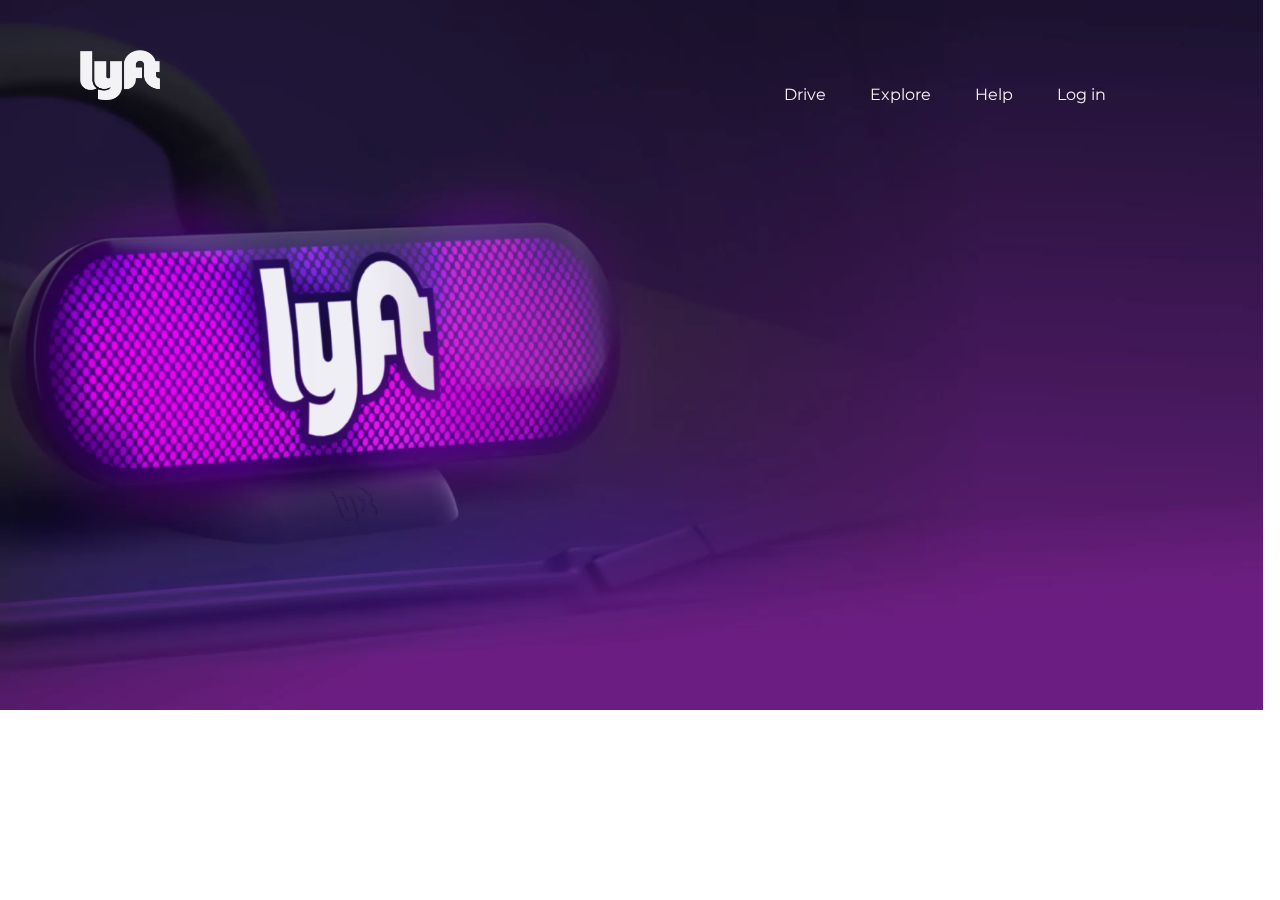
==== index.html @ 0feba172 "setting background" ====
<!DOCTYPE html>
<html lang="en">
<head>
  <meta charset="UTF-8">
  <meta name="viewport" content="width=device-width, initial-scale=1.0">
  <meta http-equiv="X-UA-Compatible" content="ie=edge">
  <title>Document</title>
  <link rel="stylesheet" href="assets/css/main.css">
  <link href="https://fonts.googleapis.com/css?family=Montserrat" rel="stylesheet">
  <link href="assets/img-lyft/hero-video.mp4" type="text/css" rel="stylesheet" />
</head>
<body>
  <div>
    <video id="video-background" width="1263" height="900" src="assets/img-lyft/hero-video.mp4" autoplay="" ></video>
    <ul>
      <li>
        <img src="assets/img-lyft/logo-white.png" alt="" class="logo">
        <a href="" id="drive">Drive</a>
        <a href="">Explore</a>
        <a href="">Help</a>
        <a href="">Log in</a>
      </li>
    </ul>
  </div>  
    <form action="">

    </form>
</body>
</html>
---- assets/css/main.css ----
*{
  margin: 0;
  font-family: 'Montserrat', sans-serif;
}

.logo{
  width: 80px;
  height: 50px;
  margin-left: 50px;
  margin-top: 20px;
}

li{
  display: inline-block;
  list-style: none;
}

a{
  text-decoration: none;
  color: #F3F0F2;
  padding: 20px;
  margin-top: -30px;
}

a:hover{
  color: #DC0088;
}

ul{
  background-color: transparent;
  position: fixed;
  padding: 30px;
}

#drive{
  margin-left: 600px;
}

video{
  margin-top: -95px;
  position: absolute;
}
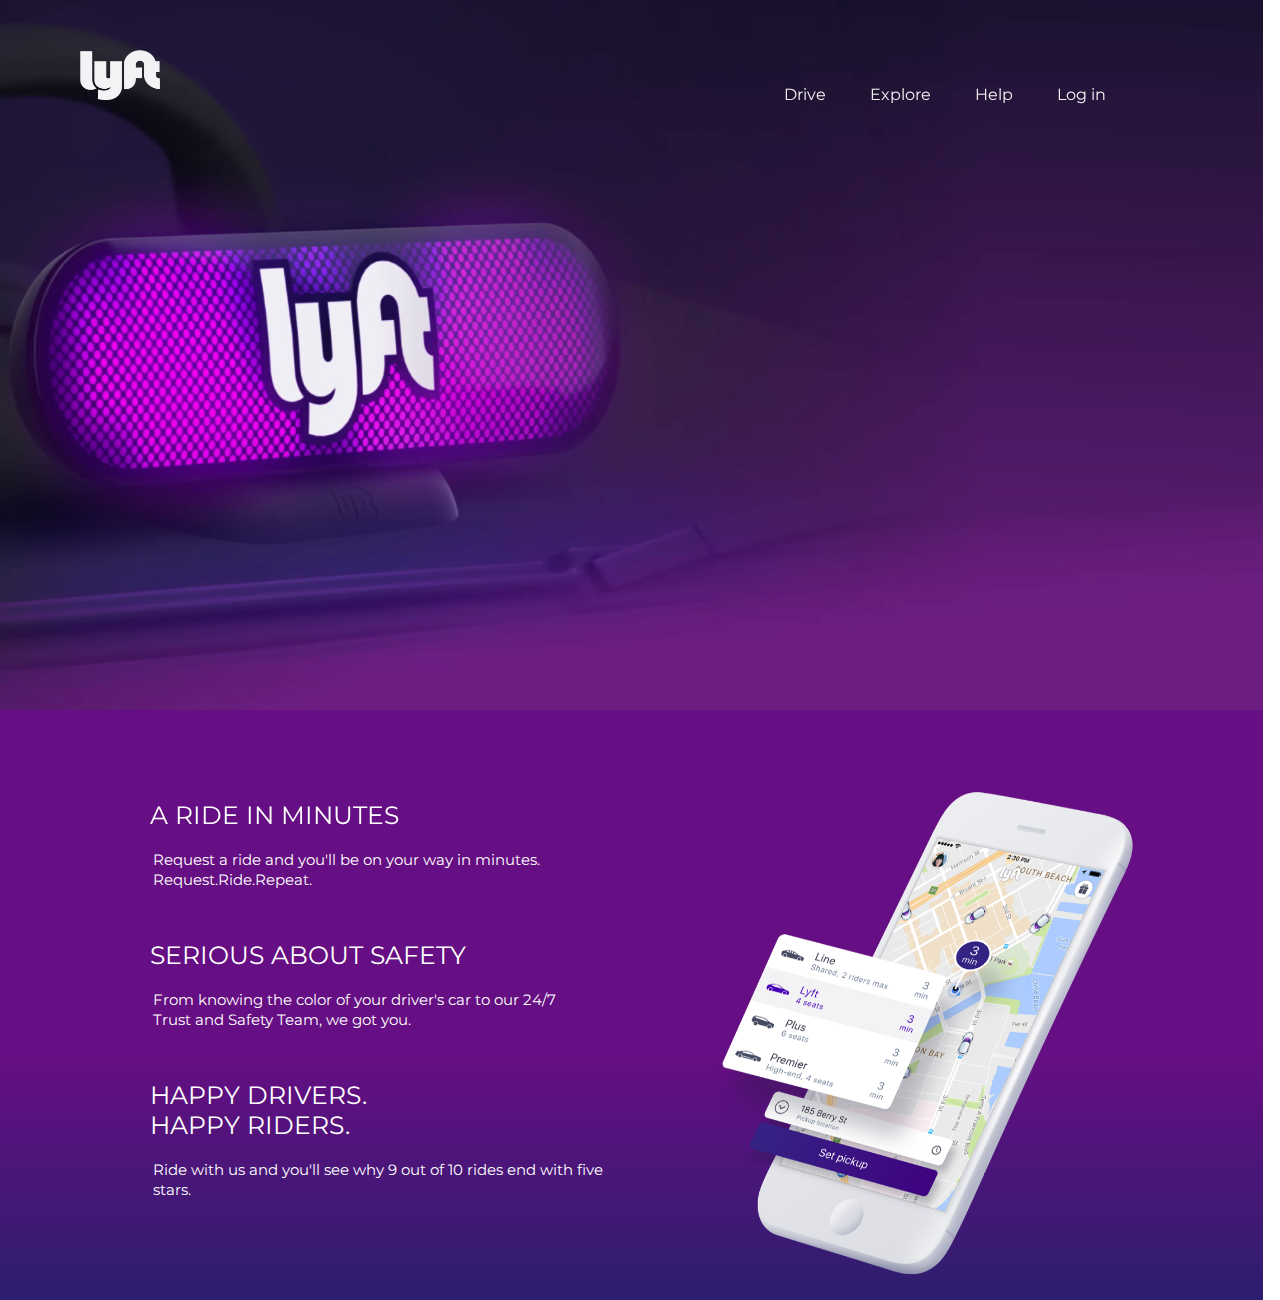
==== commit f49ae8b6: "second div" ====
--- a/index.html
+++ b/index.html
@@ -4,7 +4,7 @@
   <meta charset="UTF-8">
   <meta name="viewport" content="width=device-width, initial-scale=1.0">
   <meta http-equiv="X-UA-Compatible" content="ie=edge">
-  <title>Document</title>
+  <title>Lyft</title>
   <link rel="stylesheet" href="assets/css/main.css">
   <link href="https://fonts.googleapis.com/css?family=Montserrat" rel="stylesheet">
   <link href="assets/img-lyft/hero-video.mp4" type="text/css" rel="stylesheet" />
@@ -21,9 +21,22 @@
         <a href="">Log in</a>
       </li>
     </ul>
-  </div>  
+  </div>
     <form action="">
 
     </form>
+  <div id="background">
+    <p class="text-background">A RIDE IN MINUTES</p>
+    <p class="p-background">Request a ride and you'll be on your way in minutes.</p>
+    <p class="p-background" id="request">Request.Ride.Repeat.</p>
+    <p class="text-background" id="serious">SERIOUS ABOUT SAFETY</p>
+    <p class="p-background" id="from">From knowing the color of your driver's car to our 24/7</p>
+    <p class="p-background" id="trust">Trust and Safety Team, we got you.</p>
+    <p class="text-background" id="drivers">HAPPY DRIVERS.</p>
+    <p class="text-background" id="riders">HAPPY RIDERS.</p>
+    <p class="p-background" id="five">Ride with us and you'll see why 9 out of 10 rides end with five</p>
+    <p class="p-background" id="stars">stars.</p>
+    <img src="assets/img-lyft/phone.png" alt="" class="phone">
+  </div>
 </body>
 </html>
--- a/assets/css/main.css
+++ b/assets/css/main.css
@@ -30,6 +30,7 @@
   background-color: transparent;
   position: fixed;
   padding: 30px;
+  z-index: +3;
 }
 
 #drive{
@@ -40,3 +41,75 @@
   margin-top: -95px;
   position: absolute;
 }
+
+#background{
+  width: 1263px;
+  height: 1300px;
+  /*position: relative;*/
+  /*border-radius: 0px 0px 0px 0px;
+  background: -webkit-linear-gradient(left top,rgb(102, 14, 131), rgb(44, 30, 103));
+  background: -o-linear-gradient(bottom right, rgb(102, 14, 131), rgb(44, 30, 103));
+  background: -moz-linear-gradient(bottom right, rgb(102, 14, 131), rgb(44, 30, 103));
+  background: linear-gradient(to bottom right, rgb(102, 14, 131), rgb(44, 30, 103));
+  http://colorzilla.com/gradient-editor/#660e83+0,660e83+0,660e83+32,2c1e6e+100
+  background: rgb(102,14,131); /* Old browsers */
+  background: -moz-linear-gradient(top, rgba(102,14,131,1) 0%, rgba(102,14,131,1) 81%, rgba(44,30,110,1) 100%); /* FF3.6-15 */
+  background: -webkit-linear-gradient(top, rgba(102,14,131,1) 0%,rgba(102,14,131,1) 81%,rgba(44,30,110,1) 100%); /* Chrome10-25,Safari5.1-6 */
+  background: linear-gradient(to bottom, rgba(102,14,131,1) 0%,rgba(102,14,131,1) 81%,rgba(44,30,110,1) 100%); /* W3C, IE10+, FF16+, Chrome26+, Opera12+, Safari7+ */
+  filter: progid:DXImageTransform.Microsoft.gradient( startColorstr='#660e83', endColorstr='#2c1e6e',GradientType=0 );}
+
+.text-background{
+  color: white;
+  position: absolute;
+  margin-top: 800px;
+  margin-left: 150px;
+  font-size: 25px;
+}
+
+.p-background{
+  color: white;
+  position: absolute;
+  margin-top: 850px;
+  margin-left: 153px;
+  font-size: 15px;
+}
+
+#request{
+  margin-top: 870px;
+}
+
+#serious{
+  margin-top: 940px;
+}
+
+#from{
+  margin-top: 990px;
+}
+
+#trust{
+  margin-top: 1010px;
+}
+
+#drivers{
+  margin-top: 1080px;
+}
+
+#riders{
+  margin-top: 1110px;
+}
+
+#five{
+  margin-top: 1160px;
+}
+
+#stars{
+  margin-top: 1180px;
+}
+
+.phone{
+  position: absolute;
+  margin-top: 780px;
+  margin-left: 700px;
+  width: 460px;
+  height: 507px;
+}
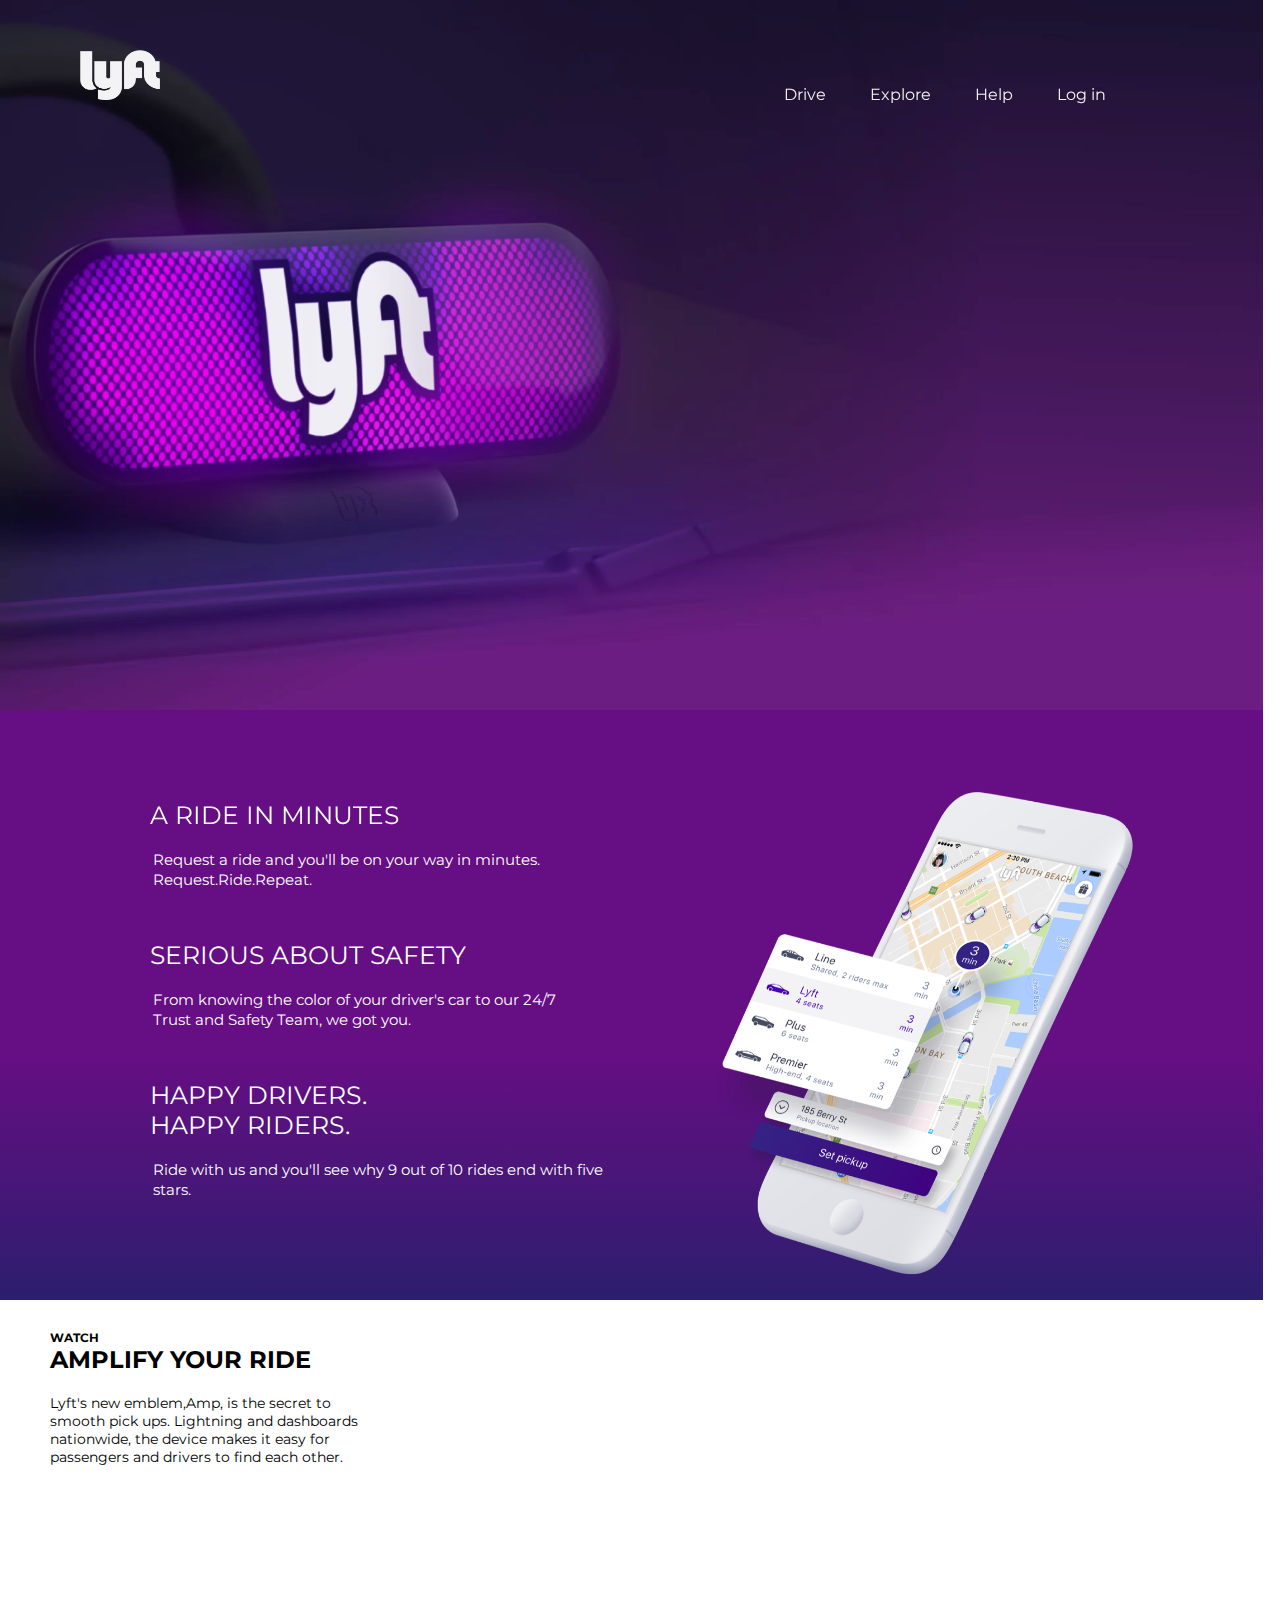
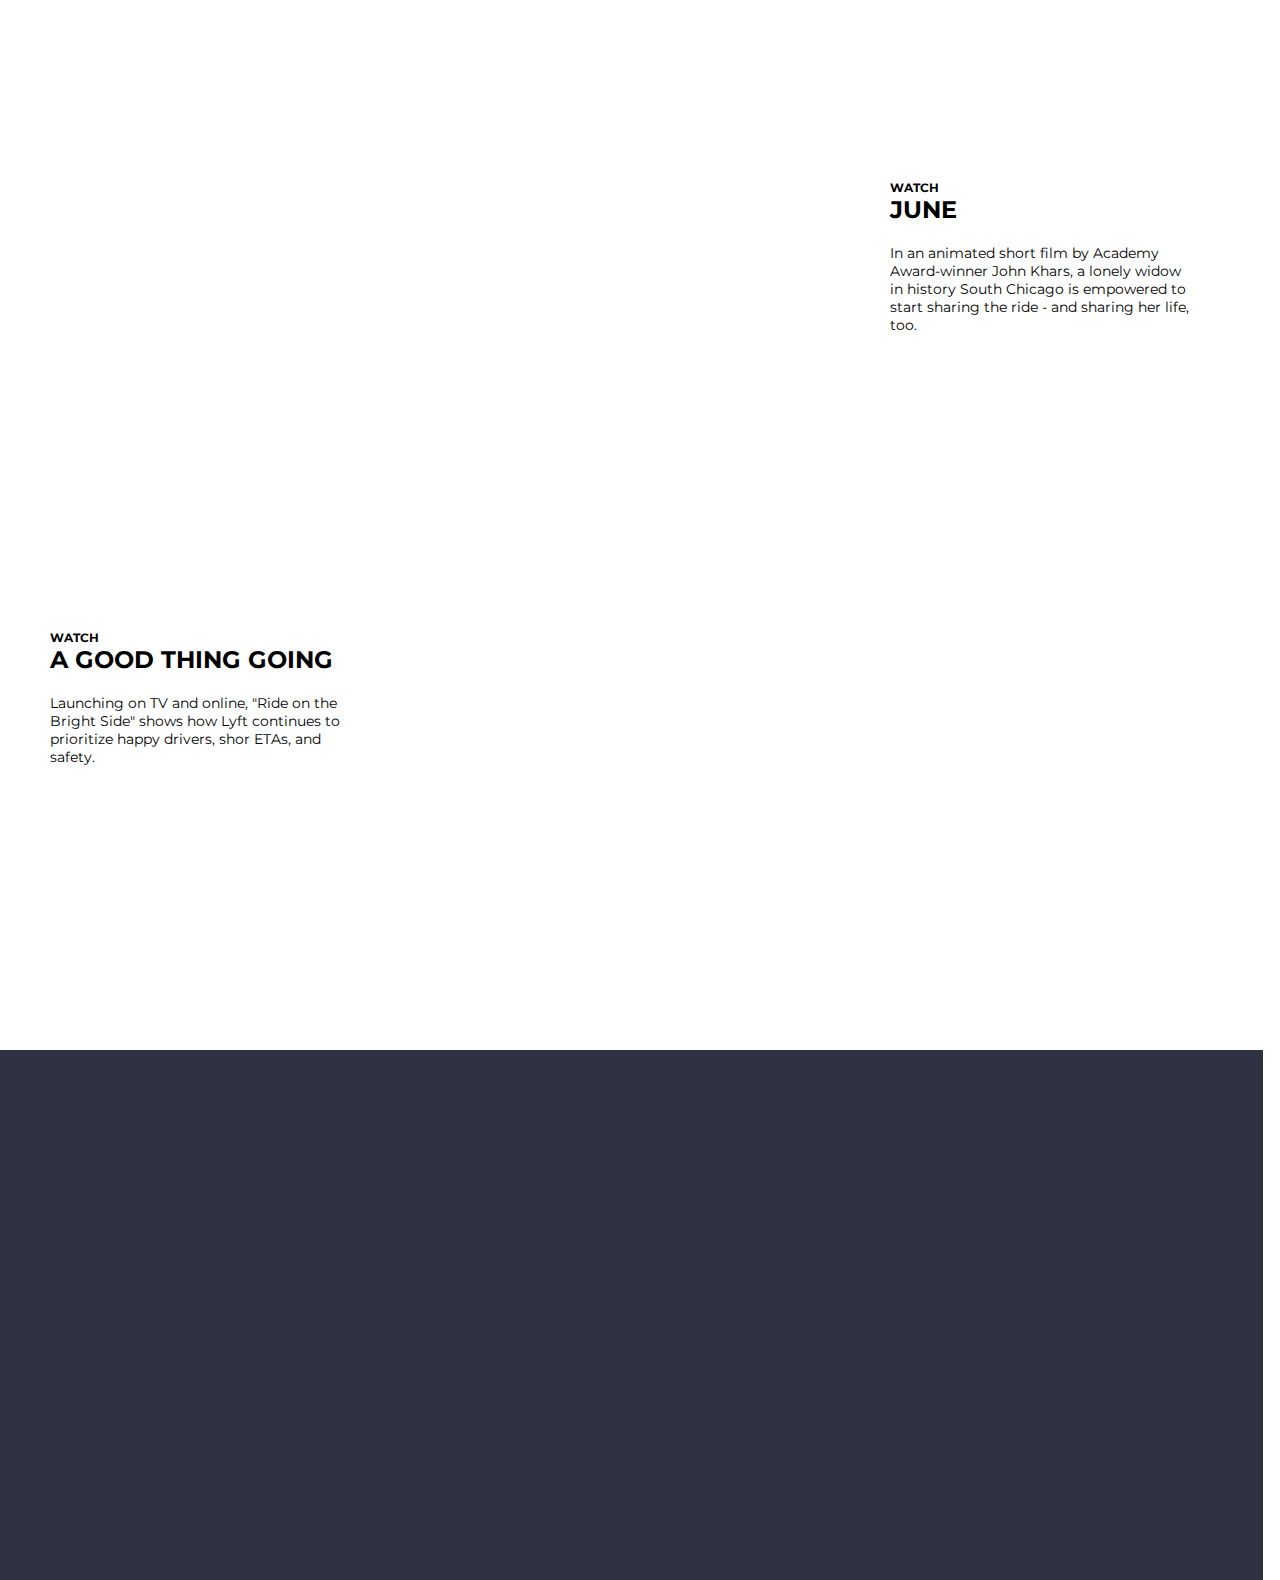
==== commit 733a8d91: "setting footer" ====
--- a/index.html
+++ b/index.html
@@ -38,5 +38,42 @@
     <p class="p-background" id="stars">stars.</p>
     <img src="assets/img-lyft/phone.png" alt="" class="phone">
   </div>
+  <div id="background2">
+    <iframe id="vid1" width="840" height="450" src="https://www.youtube.com/embed/fLSmUWOYpKw" frameborder="0" allowfullscreen></iframe>
+    <div id="text1">
+     <p class="text1-background2"><strong>WATCH</strong></p>
+     <p class="text2-background2"><strong>AMPLIFY YOUR RIDE</strong></p>
+     <p class="text3-background2" id="lyfts">Lyft's new emblem,Amp, is the secret to</p>
+     <p class="text3-background2">smooth pick ups. Lightning and dashboards</p>
+     <p class="text3-background2">nationwide, the device makes it easy for</p>
+     <p class="text3-background2">passengers and drivers to find each other.</p>
+    </div>
+    <iframe id="vid2" width="840" height="450" src="https://www.youtube.com/embed/v8nyGzOLsdw" frameborder="0" allowfullscreen></iframe>
+    <div id="text2">
+      <p class="text1-background2"><strong>WATCH</strong></p>
+      <p class="text2-background2"><strong>JUNE</strong></p>
+      <p class="text3-background2" id="in">In an animated short film by Academy</p>
+      <p class="text3-background2">Award-winner John Khars, a lonely widow</p>
+      <p class="text3-background2">in history South Chicago is empowered to</p>
+      <p class="text3-background2">start sharing the ride - and sharing her life,</p>
+      <p class="text3-background2">too.</p>
+    </div>
+    <iframe id="vid3" width="840" height="450" src="https://www.youtube.com/embed/xj2VWLV0xCU" frameborder="0" allowfullscreen></iframe>
+    <div id="text3">
+      <p class="text1-background2"><strong>WATCH</strong></p>
+      <p class="text2-background2"><strong>A GOOD THING GOING</strong></p>
+      <p class="text3-background2" id="launching">Launching on TV and online, "Ride on the</p>
+      <p class="text3-background2">Bright Side" shows how Lyft continues to</p>
+      <p class="text3-background2">prioritize happy drivers, shor ETAs, and</p>
+      <p class="text3-background2">safety.</p>
+    </div>
+  </div>
+  <footer>
+    <ul>
+      <li>
+        
+      </li>
+    </ul>
+  </footer>
 </body>
 </html>
--- a/assets/css/main.css
+++ b/assets/css/main.css
@@ -45,14 +45,6 @@
 #background{
   width: 1263px;
   height: 1300px;
-  /*position: relative;*/
-  /*border-radius: 0px 0px 0px 0px;
-  background: -webkit-linear-gradient(left top,rgb(102, 14, 131), rgb(44, 30, 103));
-  background: -o-linear-gradient(bottom right, rgb(102, 14, 131), rgb(44, 30, 103));
-  background: -moz-linear-gradient(bottom right, rgb(102, 14, 131), rgb(44, 30, 103));
-  background: linear-gradient(to bottom right, rgb(102, 14, 131), rgb(44, 30, 103));
-  http://colorzilla.com/gradient-editor/#660e83+0,660e83+0,660e83+32,2c1e6e+100
-  background: rgb(102,14,131); /* Old browsers */
   background: -moz-linear-gradient(top, rgba(102,14,131,1) 0%, rgba(102,14,131,1) 81%, rgba(44,30,110,1) 100%); /* FF3.6-15 */
   background: -webkit-linear-gradient(top, rgba(102,14,131,1) 0%,rgba(102,14,131,1) 81%,rgba(44,30,110,1) 100%); /* Chrome10-25,Safari5.1-6 */
   background: linear-gradient(to bottom, rgba(102,14,131,1) 0%,rgba(102,14,131,1) 81%,rgba(44,30,110,1) 100%); /* W3C, IE10+, FF16+, Chrome26+, Opera12+, Safari7+ */
@@ -113,3 +105,69 @@
   width: 460px;
   height: 507px;
 }
+
+#background2{
+  background-color: white;
+  position: absolute;
+}
+
+#vid1,
+#vid3{
+  float: right;
+  margin-left:423px;
+}
+
+#text1,
+#text3{
+  position: absolute;
+}
+
+.text1-background2{
+  font-size: 12px;
+  margin-left: 50px;
+  margin-top: 30px;
+}
+
+.text2-background2{
+  font-size: 24px;
+  margin-left: 50px;
+}
+
+.text3-background2{
+  font-size: 14px;
+  margin-left: 50px;
+}
+
+#lyfts{
+  margin-top: 20px;
+}
+
+#vid2{
+  float: left;
+}
+
+#text2{
+  position: absolute;
+  margin-left: 840px;
+  margin-top: 450px;
+}
+
+#in{
+  margin-top: 20px;
+}
+
+#text3{
+  margin-top: 900px;
+}
+
+#launching{
+  margin-top: 20px;
+}
+
+footer{
+  background-color: #303043;
+  position: absolute;
+  width: 1263px;
+  height: 530px;
+  margin-top: 1350px;
+}
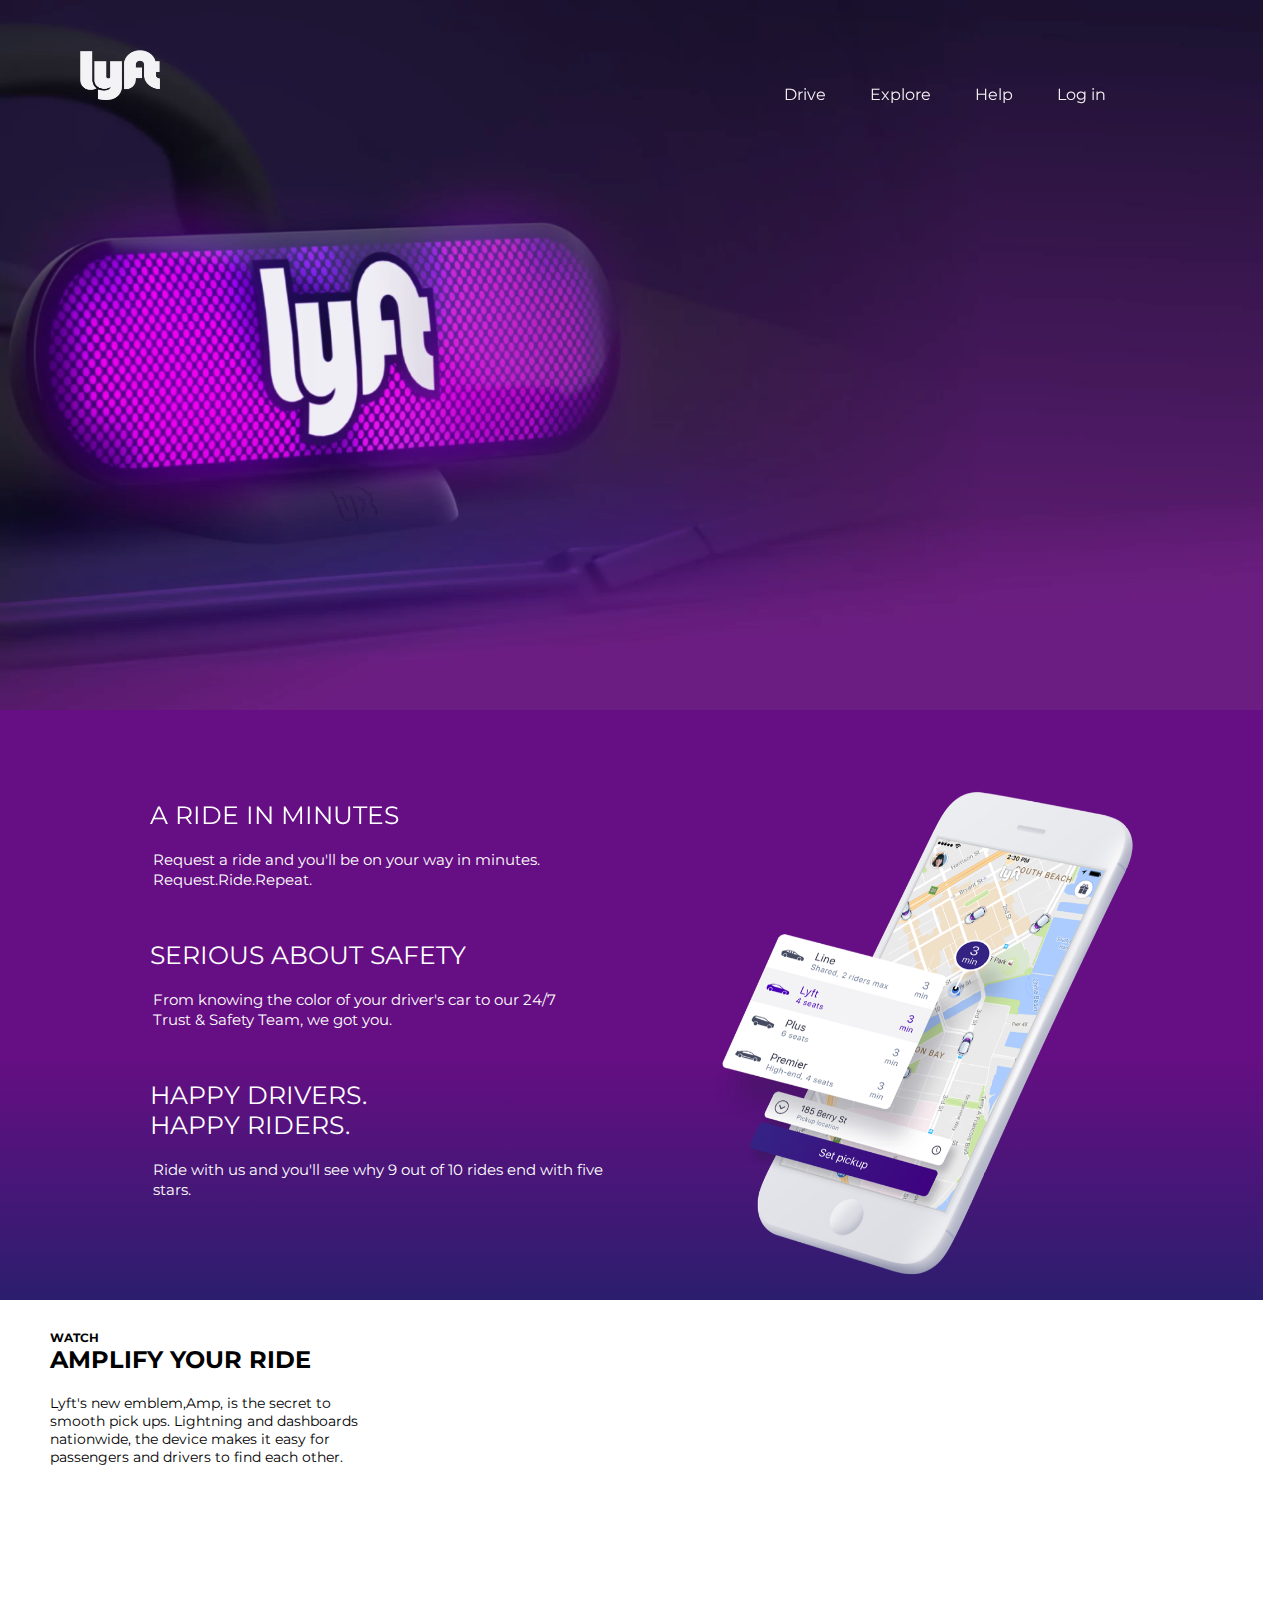
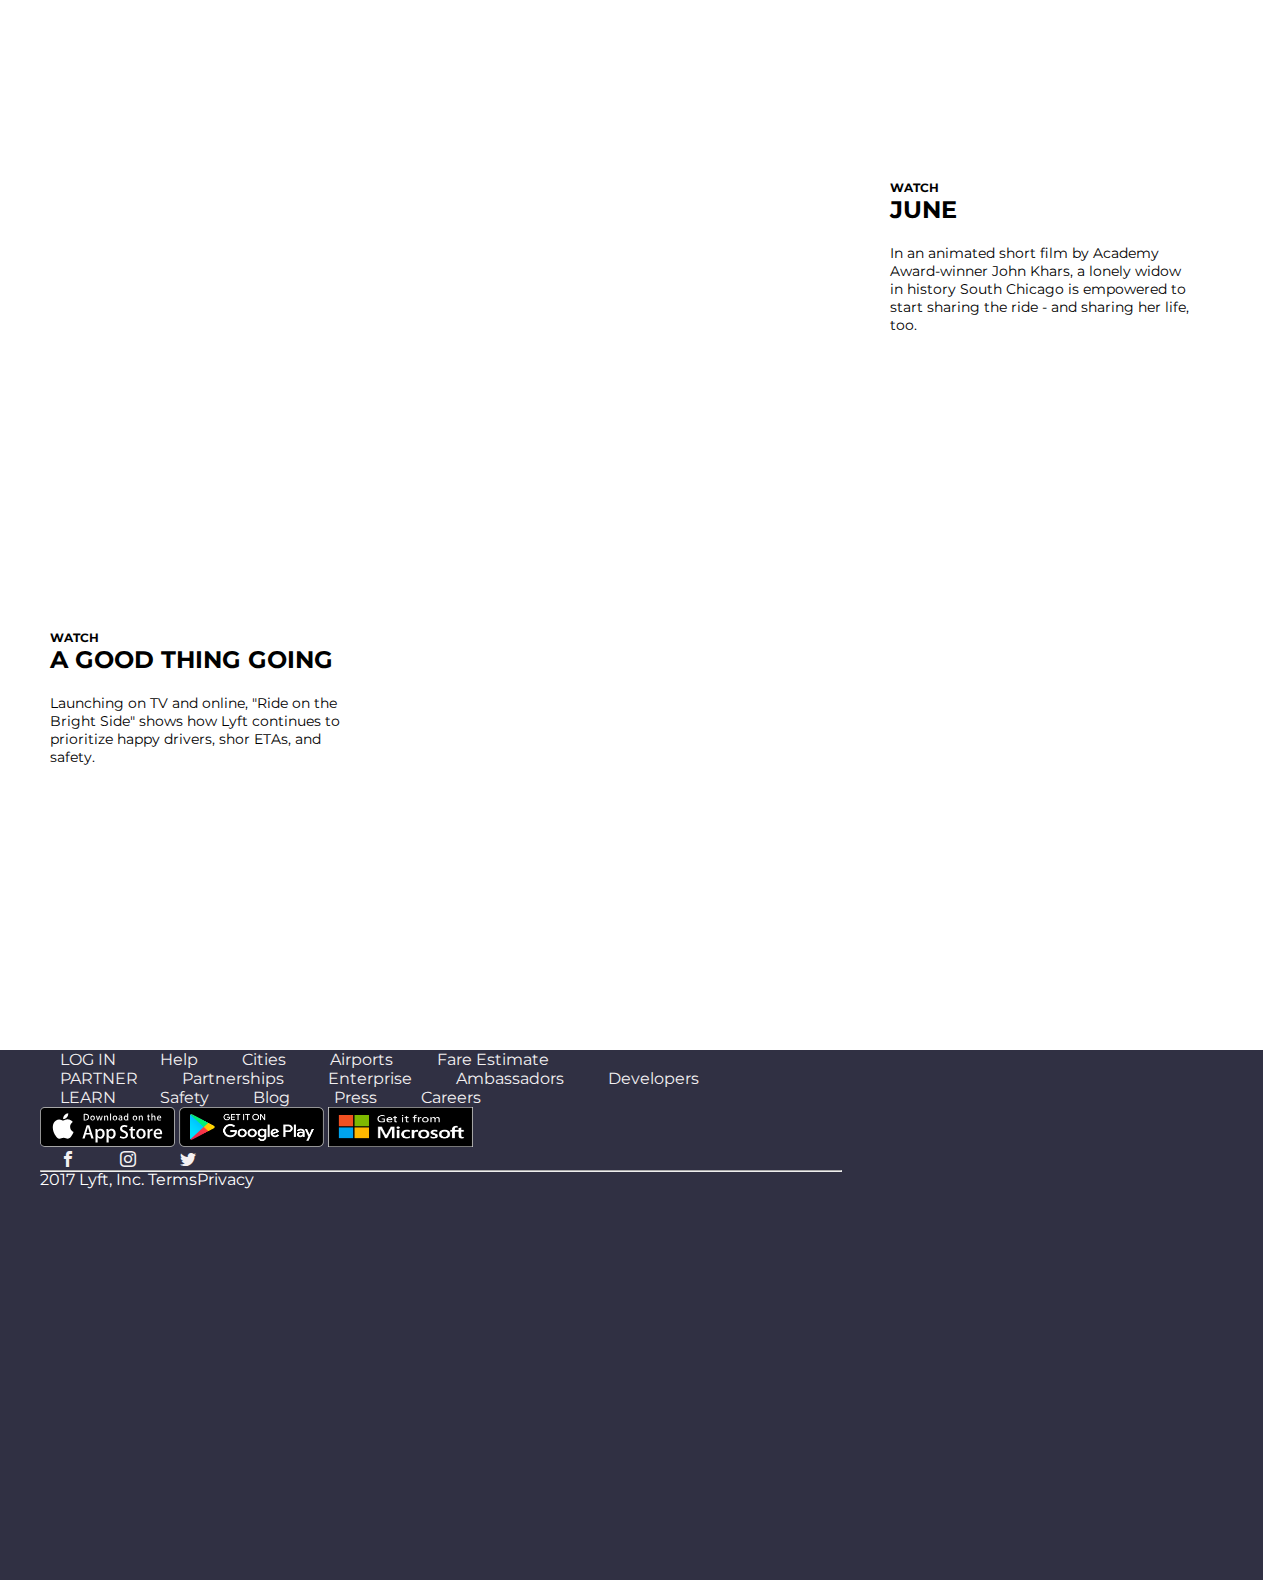
==== commit 8aac118a: "fixing footer" ====
--- a/index.html
+++ b/index.html
@@ -8,12 +8,13 @@
   <link rel="stylesheet" href="assets/css/main.css">
   <link href="https://fonts.googleapis.com/css?family=Montserrat" rel="stylesheet">
   <link href="assets/img-lyft/hero-video.mp4" type="text/css" rel="stylesheet" />
+  <link rel="stylesheet" href="assets/fonts/style.css">
 </head>
 <body>
   <div>
     <video id="video-background" width="1263" height="900" src="assets/img-lyft/hero-video.mp4" autoplay="" ></video>
-    <ul>
-      <li>
+    <ul id="nav">
+      <li id="list1">
         <img src="assets/img-lyft/logo-white.png" alt="" class="logo">
         <a href="" id="drive">Drive</a>
         <a href="">Explore</a>
@@ -31,7 +32,7 @@
     <p class="p-background" id="request">Request.Ride.Repeat.</p>
     <p class="text-background" id="serious">SERIOUS ABOUT SAFETY</p>
     <p class="p-background" id="from">From knowing the color of your driver's car to our 24/7</p>
-    <p class="p-background" id="trust">Trust and Safety Team, we got you.</p>
+    <p class="p-background" id="trust">Trust &amp; Safety Team, we got you.</p>
     <p class="text-background" id="drivers">HAPPY DRIVERS.</p>
     <p class="text-background" id="riders">HAPPY RIDERS.</p>
     <p class="p-background" id="five">Ride with us and you'll see why 9 out of 10 rides end with five</p>
@@ -70,9 +71,39 @@
   </div>
   <footer>
     <ul>
-      <li>
-        
+      <li id="list2">
+        <a href="" class="footer-text1">LOG IN</a>
+        <a href="" class="footer-text2">Help</a>
+        <a href="" class="footer-text2">Cities</a>
+        <a href="" class="footer-text2">Airports</a>
+        <a href="" class="footer-text2">Fare Estimate</a>
       </li>
+      <li id="list3">
+        <a href="" class="footer-text1">PARTNER</a>
+        <a href="" class="footer-text2">Partnerships</a>
+        <a href="" class="footer-text2">Enterprise</a>
+        <a href="" class="footer-text2">Ambassadors</a>
+        <a href="" class="footer-text2">Developers</a>
+      </li>
+      <li id="list4">
+        <a href="" class="footer-text1">LEARN</a>
+        <a href="" class="footer-text2">Safety</a>
+        <a href="" class="footer-text2">Blog</a>
+        <a href="" class="footer-text2">Press</a>
+        <a href="" class="footer-text2">Careers</a>
+      </li>
+      <div>
+        <img src="assets/img-lyft/apple-store.svg" alt="">
+        <img src="assets/img-lyft/google-play.png" alt="" width="145px" height="40px">
+        <img src="assets/img-lyft/microsoft.png" alt="" width="145px" height="40px">
+      </div>
+      <div>
+        <a class="" href="#"><span class="icon-facebook"></span></a>
+        <a class="" href="#"><span class="icon-instagram"></span></a>
+        <a class="" href="#"><span class="icon-twitter"></span></a>
+      </div>
+      <hr id="line">
+      <p style="color: white;">2017 Lyft, Inc. TermsPrivacy</p>
     </ul>
   </footer>
 </body>
--- a/assets/css/main.css
+++ b/assets/css/main.css
@@ -10,9 +10,8 @@
   margin-top: 20px;
 }
 
-li{
+#list1{
   display: inline-block;
-  list-style: none;
 }
 
 a{
@@ -26,7 +25,7 @@
   color: #DC0088;
 }
 
-ul{
+#nav{
   background-color: transparent;
   position: fixed;
   padding: 30px;
@@ -171,3 +170,19 @@
   height: 530px;
   margin-top: 1350px;
 }
+
+#list2,
+#list3,
+#list4{
+  /*display: block;
+  position: absolute;*/
+  list-style: none;
+}
+
+#line{
+  color: white;
+  font-size: 20px;
+  position: absolute;
+  border-top: 1px solid #aaaaaa;
+  width: 800px;
+}
--- a/assets/fonts/style.css
+++ b/assets/fonts/style.css
@@ -0,0 +1,36 @@
+@font-face {
+  font-family: 'icomoon';
+  src:  url('fonts/icomoon.eot?tq04zk');
+  src:  url('fonts/icomoon.eot?tq04zk#iefix') format('embedded-opentype'),
+    url('fonts/icomoon.ttf?tq04zk') format('truetype'),
+    url('fonts/icomoon.woff?tq04zk') format('woff'),
+    url('fonts/icomoon.svg?tq04zk#icomoon') format('svg');
+  font-weight: normal;
+  font-style: normal;
+}
+
+[class^="icon-"], [class*=" icon-"] {
+  /* use !important to prevent issues with browser extensions that change fonts */
+  font-family: 'icomoon' !important;
+  speak: none;
+  font-style: normal;
+  font-weight: normal;
+  font-variant: normal;
+  text-transform: none;
+  line-height: 1;
+
+  /* Better Font Rendering =========== */
+  -webkit-font-smoothing: antialiased;
+  -moz-osx-font-smoothing: grayscale;
+}
+
+.icon-facebook:before {
+  content: "\e902";
+}
+.icon-instagram:before {
+  content: "\e903";
+}
+.icon-twitter:before {
+  content: "\e904";
+}
+
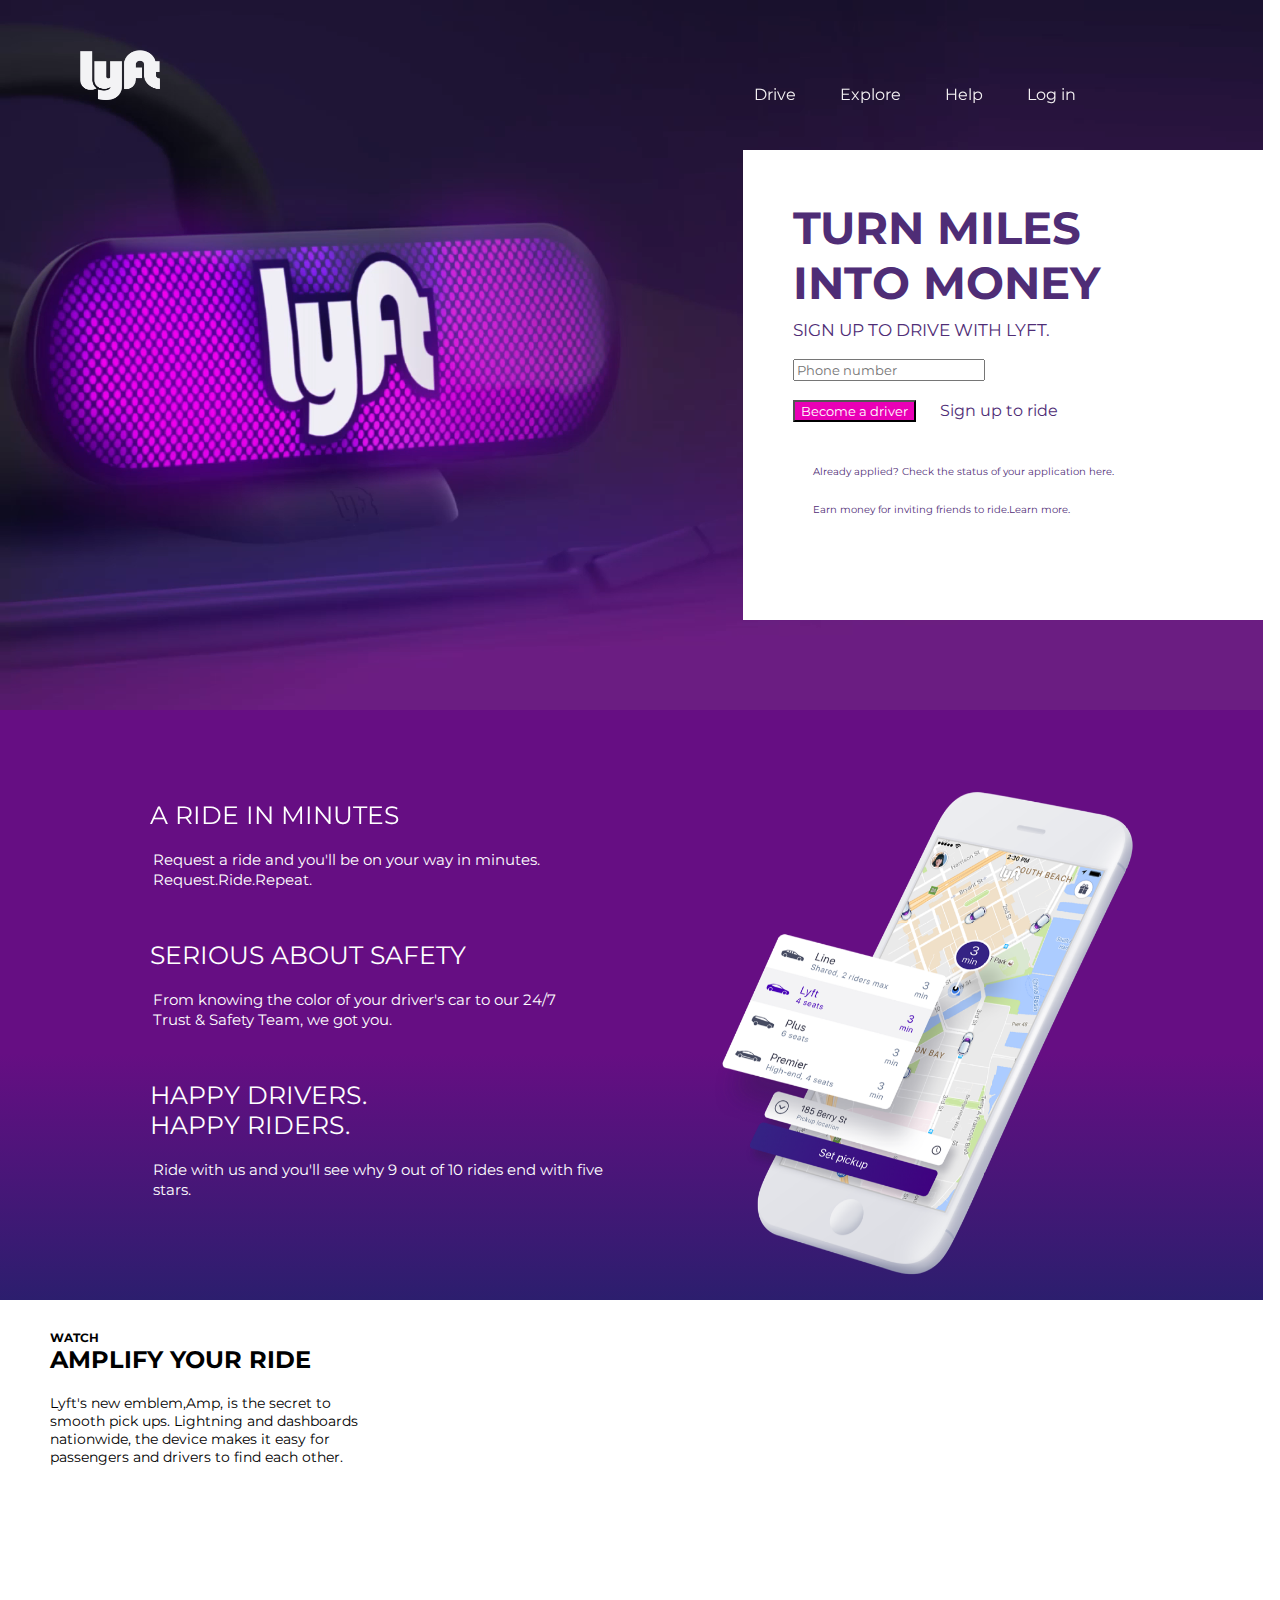
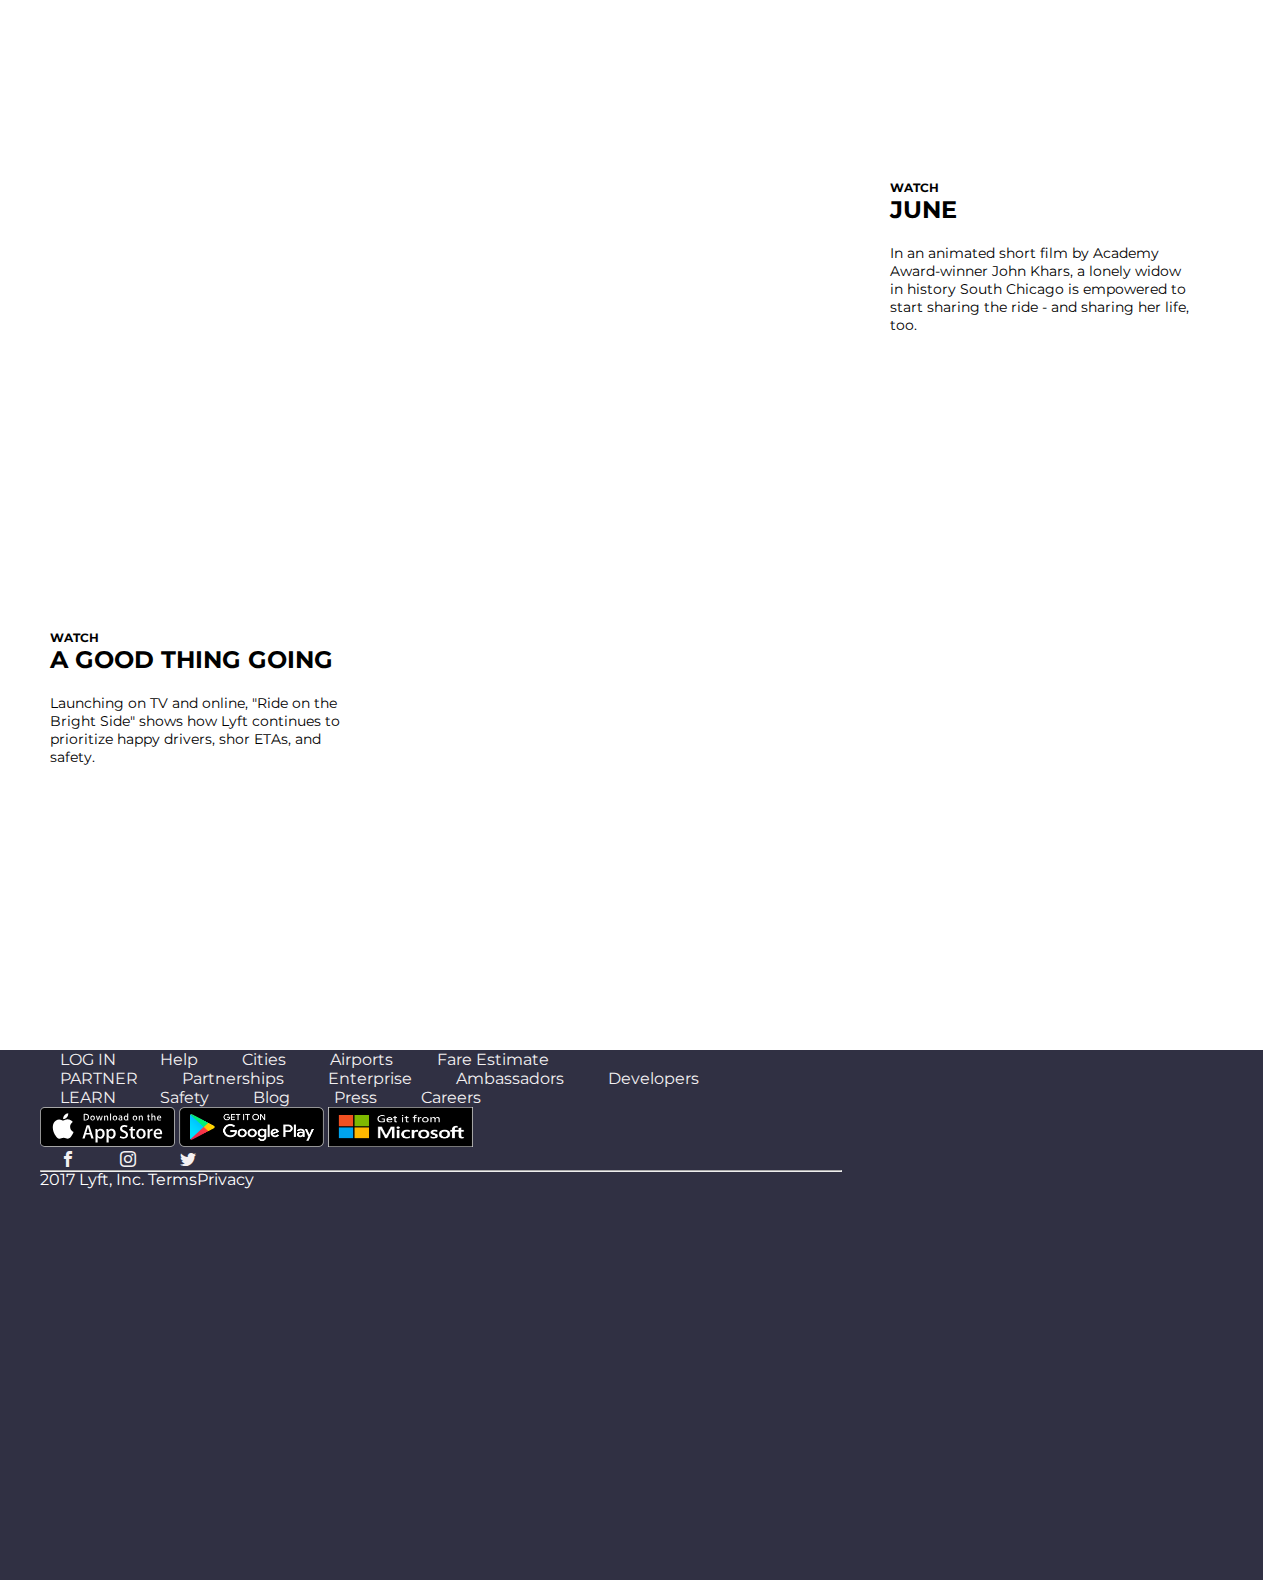
==== commit 69518c12: "setting form" ====
--- a/index.html
+++ b/index.html
@@ -12,7 +12,7 @@
 </head>
 <body>
   <div>
-    <video id="video-background" width="1263" height="900" src="assets/img-lyft/hero-video.mp4" autoplay="" ></video>
+    <video id="video-background" width="1263" height="900" src="assets/img-lyft/hero-video.mp4" autoplay loop></video>
     <ul id="nav">
       <li id="list1">
         <img src="assets/img-lyft/logo-white.png" alt="" class="logo">
@@ -24,7 +24,14 @@
     </ul>
   </div>
     <form action="">
-
+      <p class="form-text1"><strong>TURN MILES</strong></p>
+      <p class="form-text1" id="into"><strong>INTO MONEY</strong></p>
+      <p class="form-text2" id="sign">SIGN UP TO DRIVE WITH LYFT.</p><br>
+      <input type="number" id="input-number" placeholder="Phone number" min="0"><br><br>
+      <button type="submit">Become a driver</button>
+      <a href="" class="form-text3">Sign up to ride</a><br><br><br>
+      <a href="" class="form-text4">Already applied? Check the status of your application here.</a><br><br>
+      <a href="" class="form-text4">Earn money for inviting friends to ride.Learn more.</a>
     </form>
   <div id="background">
     <p class="text-background">A RIDE IN MINUTES</p>
@@ -106,5 +113,6 @@
       <p style="color: white;">2017 Lyft, Inc. TermsPrivacy</p>
     </ul>
   </footer>
+  <script src="assets/js/main.js"></script>
 </body>
 </html>
--- a/assets/css/main.css
+++ b/assets/css/main.css
@@ -33,7 +33,7 @@
 }
 
 #drive{
-  margin-left: 600px;
+  margin-left: 570px;
 }
 
 video{
@@ -186,3 +186,51 @@
   border-top: 1px solid #aaaaaa;
   width: 800px;
 }
+
+form{
+  background-color: white;
+  z-index: +50px;
+  width: 520px;
+  height: 470px;
+  position: absolute;
+  margin-left: 743px;
+  margin-top: 150px;
+}
+
+button{
+  background-color: #E900B6;
+  color: white;
+  margin-left: 50px;
+}
+
+.form-text1{
+  color: #4F2D76;
+  font-size: 45px;
+  margin-left: 50px;
+  margin-top: 50px;
+}
+
+#into{
+margin-top: 0px; !important
+}
+
+.form-text2{
+  color: #4F2D76;
+  font-size: 17px;
+  margin-left: 50px;
+  margin-top: 10px;
+}
+
+#input-number{
+  margin-left: 50px;
+}
+
+.form-text3{
+  color: #4F2D76;
+}
+
+.form-text4{
+  color: #4F2D76;
+  margin-left: 50px;
+  font-size: 10px;
+}
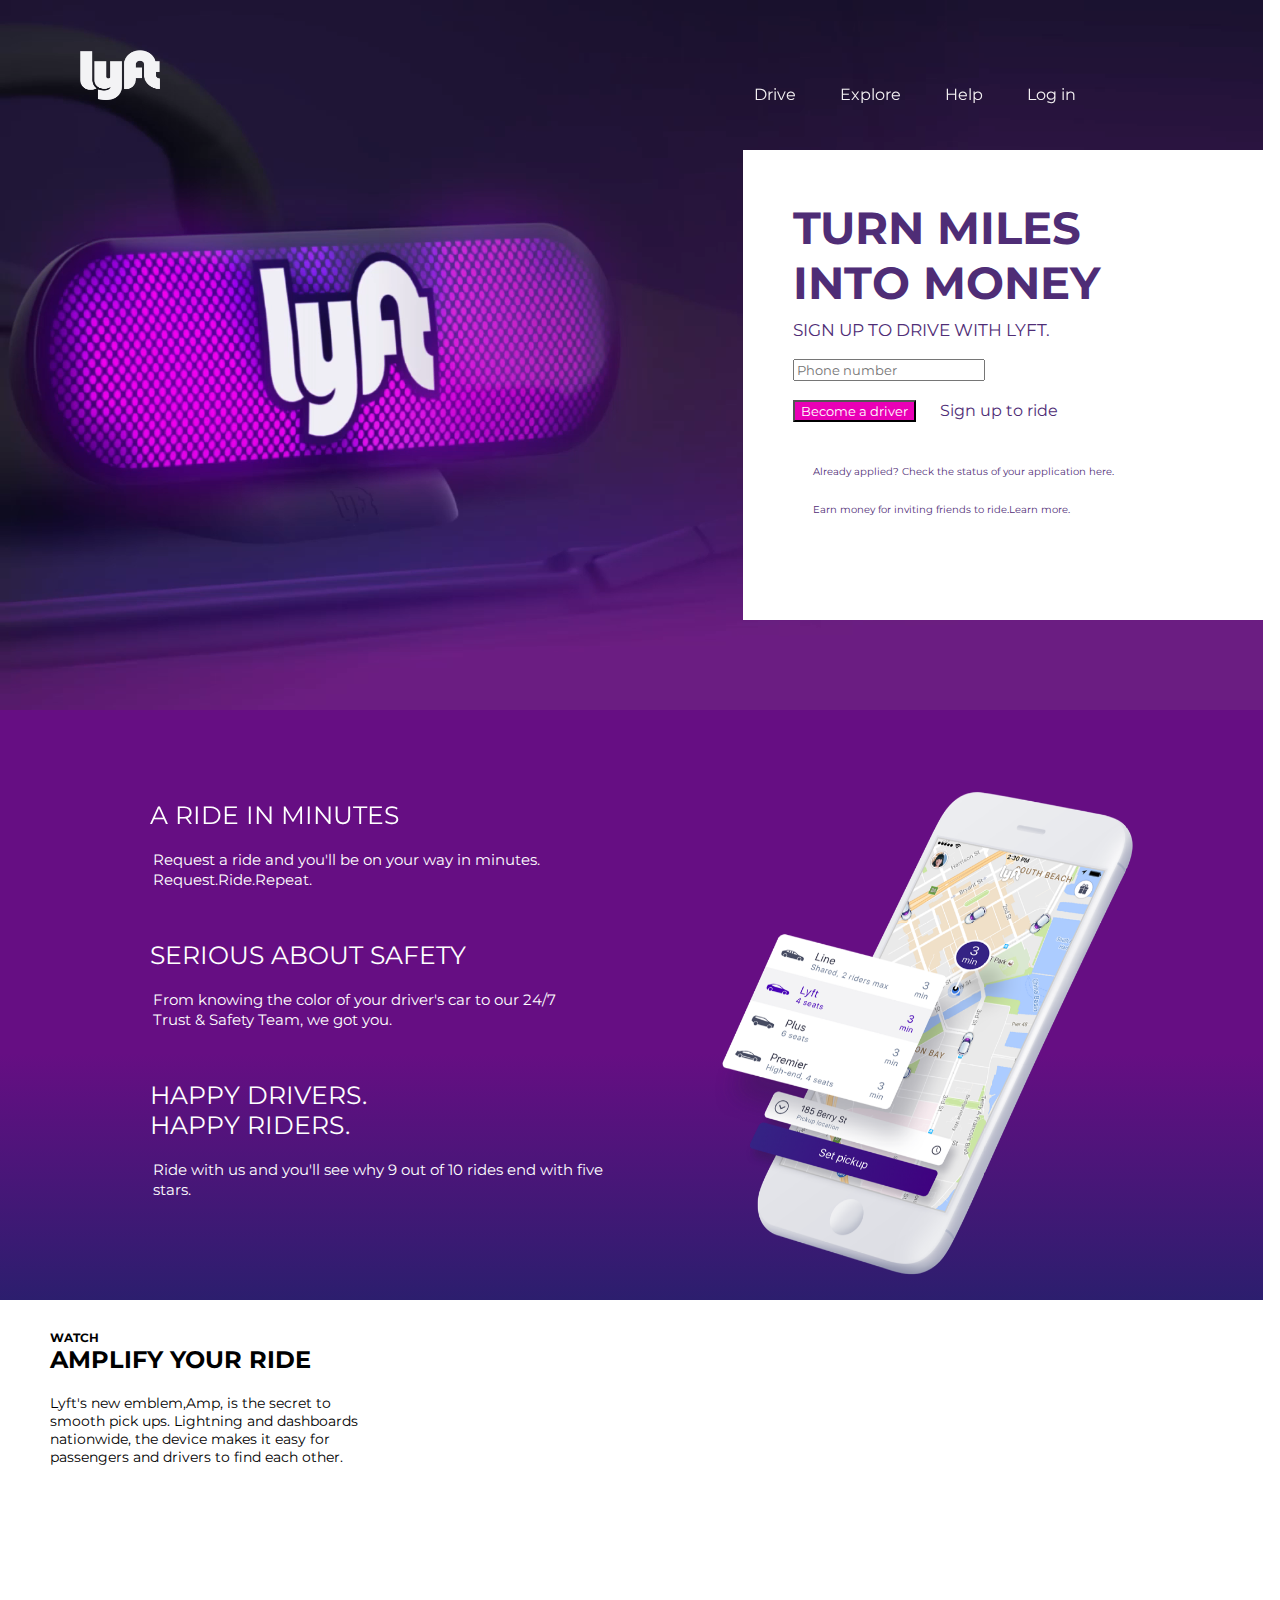
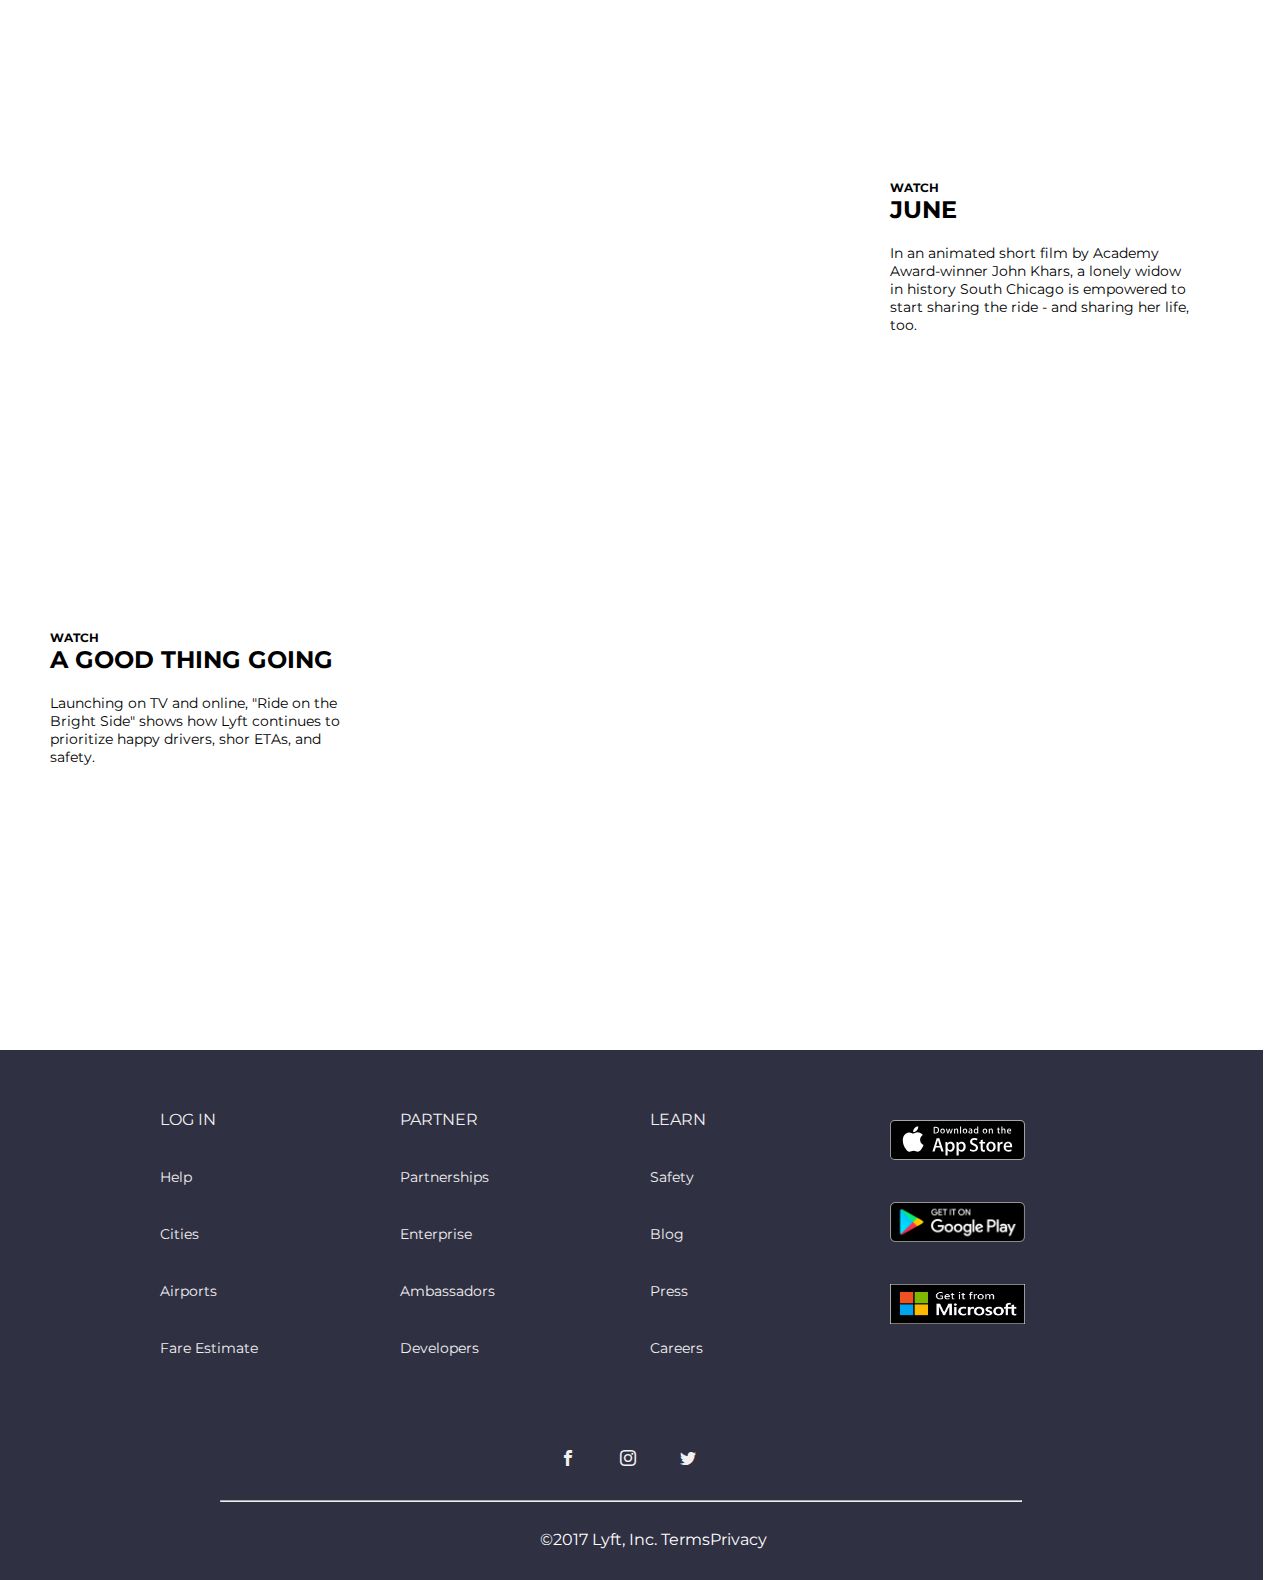
==== commit d956f356: "fixing footer" ====
--- a/index.html
+++ b/index.html
@@ -28,6 +28,9 @@
       <p class="form-text1" id="into"><strong>INTO MONEY</strong></p>
       <p class="form-text2" id="sign">SIGN UP TO DRIVE WITH LYFT.</p><br>
       <input type="number" id="input-number" placeholder="Phone number" min="0"><br><br>
+      <div id="box">
+
+      </div>
       <button type="submit">Become a driver</button>
       <a href="" class="form-text3">Sign up to ride</a><br><br><br>
       <a href="" class="form-text4">Already applied? Check the status of your application here.</a><br><br>
@@ -79,38 +82,38 @@
   <footer>
     <ul>
       <li id="list2">
-        <a href="" class="footer-text1">LOG IN</a>
-        <a href="" class="footer-text2">Help</a>
-        <a href="" class="footer-text2">Cities</a>
-        <a href="" class="footer-text2">Airports</a>
-        <a href="" class="footer-text2">Fare Estimate</a>
+        <a href="" class="footer-text1">LOG IN</a><br><br><br>
+        <a href="" class="footer-text2">Help</a><br><br><br>
+        <a href="" class="footer-text2">Cities</a><br><br><br>
+        <a href="" class="footer-text2">Airports</a><br><br><br>
+        <a href="" class="footer-text2">Fare Estimate</a><br><br><br>
       </li>
       <li id="list3">
-        <a href="" class="footer-text1">PARTNER</a>
-        <a href="" class="footer-text2">Partnerships</a>
-        <a href="" class="footer-text2">Enterprise</a>
-        <a href="" class="footer-text2">Ambassadors</a>
-        <a href="" class="footer-text2">Developers</a>
+        <a href="" class="footer-text1">PARTNER</a><br><br><br>
+        <a href="" class="footer-text2">Partnerships</a><br><br><br>
+        <a href="" class="footer-text2">Enterprise</a><br><br><br>
+        <a href="" class="footer-text2">Ambassadors</a><br><br><br>
+        <a href="" class="footer-text2">Developers</a><br><br><br>
       </li>
       <li id="list4">
-        <a href="" class="footer-text1">LEARN</a>
-        <a href="" class="footer-text2">Safety</a>
-        <a href="" class="footer-text2">Blog</a>
-        <a href="" class="footer-text2">Press</a>
-        <a href="" class="footer-text2">Careers</a>
+        <a href="" class="footer-text1">LEARN</a><br><br><br>
+        <a href="" class="footer-text2">Safety</a><br><br><br>
+        <a href="" class="footer-text2">Blog</a><br><br><br>
+        <a href="" class="footer-text2">Press</a><br><br><br>
+        <a href="" class="footer-text2">Careers</a><br><br><br>
       </li>
-      <div>
-        <img src="assets/img-lyft/apple-store.svg" alt="">
-        <img src="assets/img-lyft/google-play.png" alt="" width="145px" height="40px">
-        <img src="assets/img-lyft/microsoft.png" alt="" width="145px" height="40px">
+      <div id="images">
+        <img src="assets/img-lyft/apple-store.svg" alt=""><br><br><br>
+        <img src="assets/img-lyft/google-play.png" alt="" width="135px" height="40px"><br><br><br>
+        <img src="assets/img-lyft/microsoft.png" alt="" width="135px" height="40px"><br><br><br>
       </div>
-      <div>
+      <div id="icons">
         <a class="" href="#"><span class="icon-facebook"></span></a>
         <a class="" href="#"><span class="icon-instagram"></span></a>
         <a class="" href="#"><span class="icon-twitter"></span></a>
       </div>
       <hr id="line">
-      <p style="color: white;">2017 Lyft, Inc. TermsPrivacy</p>
+      <p style="color: white;" id="terms">©2017 Lyft, Inc. TermsPrivacy</p>
     </ul>
   </footer>
   <script src="assets/js/main.js"></script>
--- a/assets/css/main.css
+++ b/assets/css/main.css
@@ -174,9 +174,10 @@
 #list2,
 #list3,
 #list4{
-  /*display: block;
-  position: absolute;*/
+  /*display: inline-block;*/
+  position: absolute;
   list-style: none;
+  padding: 60px;
 }
 
 #line{
@@ -221,7 +222,7 @@
   margin-top: 10px;
 }
 
-#input-number{
+input{
   margin-left: 50px;
 }
 
@@ -234,3 +235,43 @@
   margin-left: 50px;
   font-size: 10px;
 }
+
+#list2{
+  margin-left: 40px;
+}
+
+#list3{
+  margin-left: 280px;
+}
+
+#list4{
+  margin-left: 530px;
+}
+
+#images{
+  position: absolute;
+  margin-left: 850px;
+  margin-top: 70px;
+}
+
+.footer-text2{
+  font-size: 14px;
+}
+
+#icons{
+  margin-left: 500px;
+  margin-top: 400px;
+  position: absolute;
+}
+
+#line{
+  position: absolute;
+  margin-left: 180px;
+  margin-top: 450px;
+}
+
+#terms{
+  position: absolute;
+  margin-left: 500px;
+  margin-top: 480px;
+}
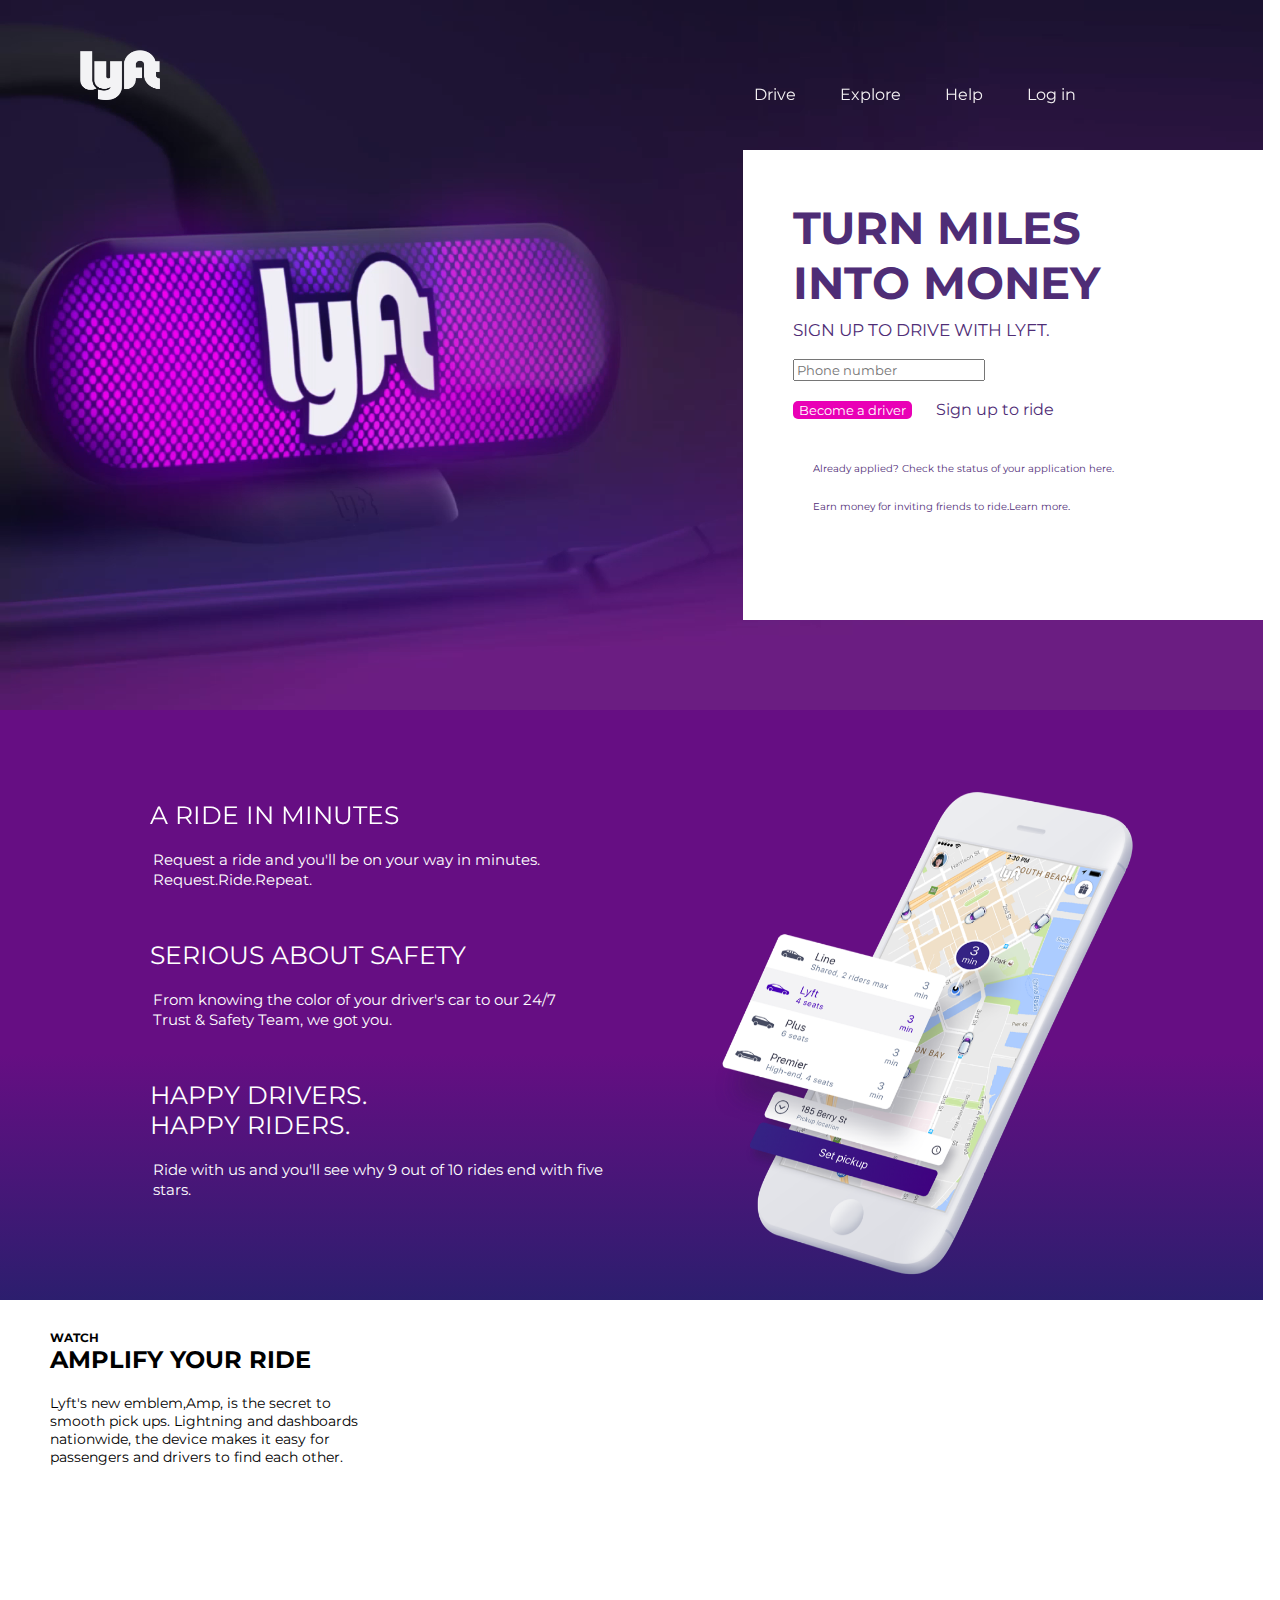
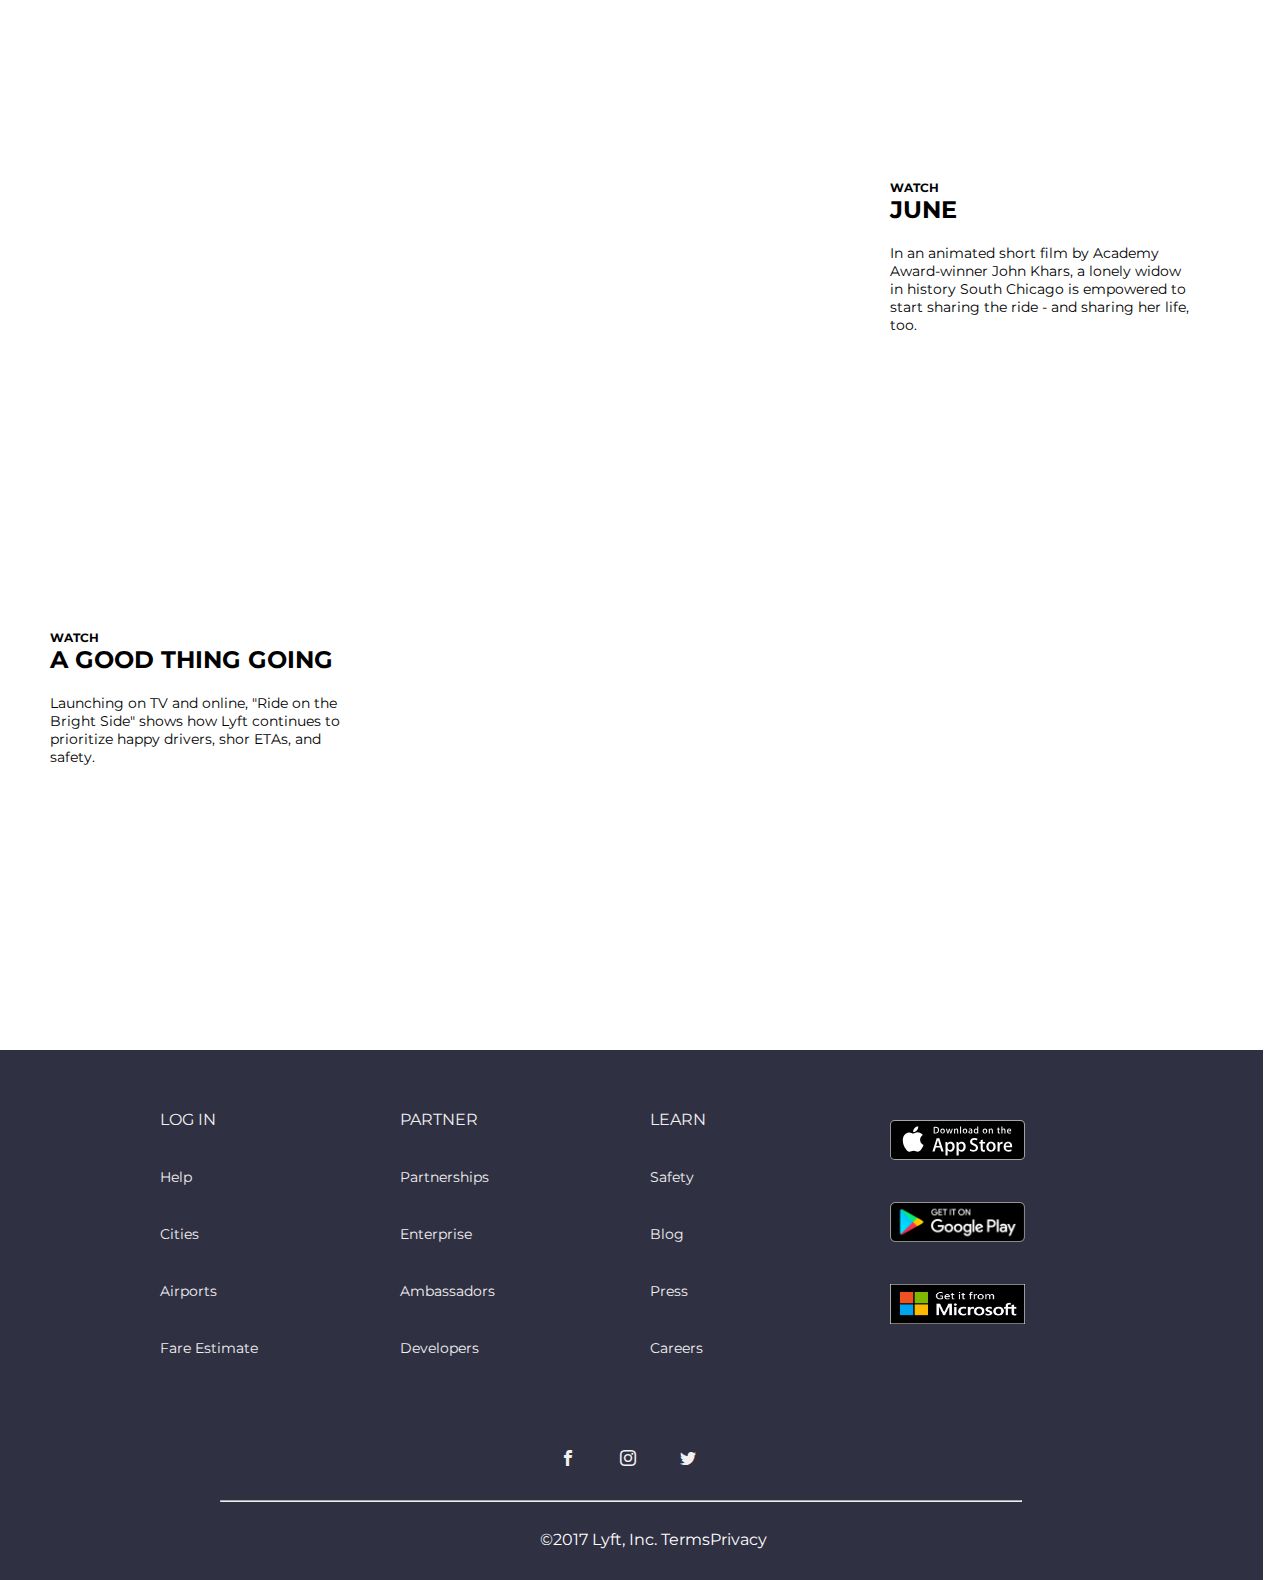
==== commit 7db01d96: "fixing button" ====
--- a/index.html
+++ b/index.html
@@ -7,7 +7,6 @@
   <title>Lyft</title>
   <link rel="stylesheet" href="assets/css/main.css">
   <link href="https://fonts.googleapis.com/css?family=Montserrat" rel="stylesheet">
-  <link href="assets/img-lyft/hero-video.mp4" type="text/css" rel="stylesheet" />
   <link rel="stylesheet" href="assets/fonts/style.css">
 </head>
 <body>
--- a/assets/css/main.css
+++ b/assets/css/main.css
@@ -202,6 +202,8 @@
   background-color: #E900B6;
   color: white;
   margin-left: 50px;
+  border: 2px white;
+  border-radius: 5px;
 }
 
 .form-text1{
